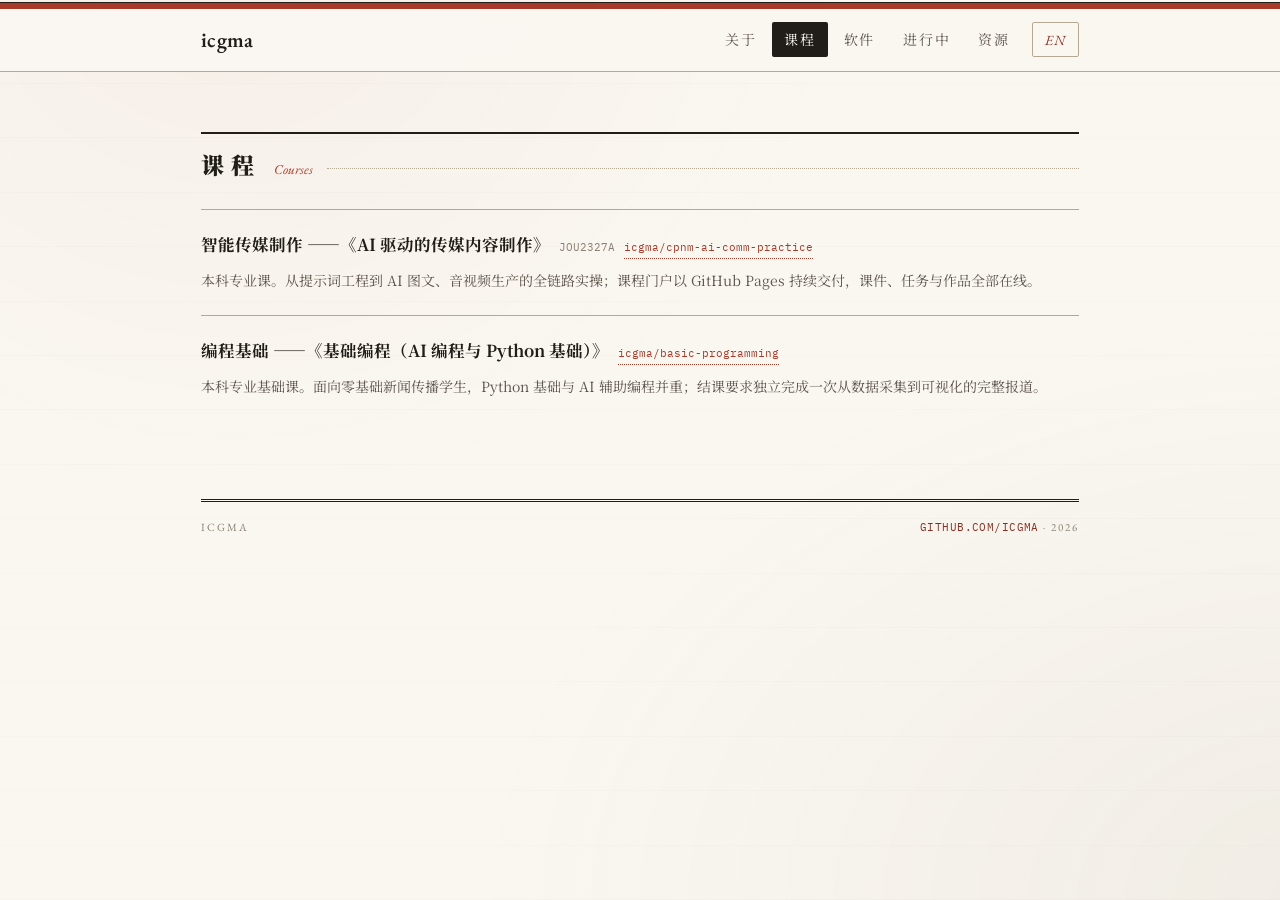
==== courses.html @ 5dcfb72a "改为多页面站点：五个独立页面 + 空闲/悬停预加载 + 共享 style.css/site.js" ====
<!DOCTYPE html>
<html lang="zh-CN" data-title-zh="课程 · icgma" data-title-en="Courses · icgma">
<head>
<meta charset="UTF-8">
<meta name="viewport" content="width=device-width, initial-scale=1.0">
<meta name="description" content="icgma 的课程 — 智能传媒制作（AI 驱动的传媒内容制作）与编程基础（AI 编程与 Python）">
<title>课程 · icgma</title>
<link rel="icon" href="data:image/svg+xml,%3Csvg xmlns='http://www.w3.org/2000/svg' viewBox='0 0 64 64'%3E%3Crect x='6' y='6' width='52' height='52' rx='6' fill='%23a83a2a'/%3E%3Ctext x='32' y='42' font-family='Georgia,serif' font-size='26' fill='%23faf7f1' text-anchor='middle' font-weight='bold'%3Eic%3C/text%3E%3C/svg%3E">
<link rel="preconnect" href="https://fonts.googleapis.com">
<link rel="preconnect" href="https://fonts.gstatic.com" crossorigin>
<link href="https://fonts.googleapis.com/css2?family=Noto+Serif+SC:wght@400;600;700;900&family=EB+Garamond:ital,wght@0,400;0,500;0,600;1,400;1,500;1,600&family=IBM+Plex+Mono:wght@400;500&display=swap" rel="stylesheet">
<link rel="stylesheet" href="assets/style.css">
</head>
<body class="zh">

<div class="topbar"></div>

<nav class="sitenav">
  <div class="inner">
    <a class="brand" href="index.html">icgma</a>
    <div class="links">
      <a href="index.html" data-page="index.html"><span class="lzh">关于</span><span class="len">About</span></a>
      <a href="courses.html" class="active" data-page="courses.html"><span class="lzh">课程</span><span class="len">Courses</span></a>
      <a href="software.html" data-page="software.html"><span class="lzh">软件</span><span class="len">Software</span></a>
      <a href="working.html" data-page="working.html"><span class="lzh">进行中</span><span class="len">Working</span></a>
      <a href="resources.html" data-page="resources.html"><span class="lzh">资源</span><span class="len">Resources</span></a>
      <button id="langBtn" type="button" title="Switch language">EN</button>
    </div>
  </div>
</nav>

<div class="wrap">

  <section class="block">
    <div class="sect-head reveal">
      <span class="zh"><span class="lzh">课程</span><span class="len">Courses</span></span>
      <span class="en"><span class="lzh">Courses</span><span class="len">课程</span></span>
    </div>
    <ul class="entry-list reveal">
      <li>
        <div class="e-head">
          <span class="e-title"><span class="lzh">智能传媒制作 ——《AI 驱动的传媒内容制作》</span><span class="len">Intelligent Media Production — AI-Driven Media Content Production</span></span>
          <span class="e-meta">JOU2327A</span>
          <a class="repo-link" href="https://github.com/icgma/cpnm-ai-comm-practice">icgma/cpnm-ai-comm-practice</a>
        </div>
        <p><span class="lzh">本科专业课。从提示词工程到 AI 图文、音视频生产的全链路实操；课程门户以 GitHub Pages 持续交付，课件、任务与作品全部在线。</span><span class="len">Undergraduate elective. A hands-on course running the full pipeline from prompt engineering to AI-generated text, audio and video; the portal ships continuously via GitHub Pages.</span></p>
      </li>
      <li>
        <div class="e-head">
          <span class="e-title"><span class="lzh">编程基础 ——《基础编程（AI 编程与 Python 基础）》</span><span class="len">Intro Programming — AI Coding &amp; Python Basics</span></span>
          <a class="repo-link" href="https://github.com/icgma/basic-programming">icgma/basic-programming</a>
        </div>
        <p><span class="lzh">本科专业基础课。面向零基础新闻传播学生，Python 基础与 AI 辅助编程并重；结课要求独立完成一次从数据采集到可视化的完整报道。</span><span class="len">Undergraduate core course. Programming for zero-background journalism students — Python fundamentals side by side with AI-assisted coding; the final requirement is one complete data story.</span></p>
      </li>
    </ul>
  </section>

  <footer class="colophon">
    <span>icgma</span>
    <span><a href="https://github.com/icgma">github.com/icgma</a> · 2026</span>
  </footer>

</div>

<script src="assets/site.js"></script>
</body>
</html>
---- assets/style.css ----
:root{
  --paper:#faf7f1;
  --paper-2:#f2ede2;
  --ink:#211d18;
  --ink-soft:#5c544a;
  --ink-faint:#8a8073;
  --hairline:#d6cdbc;
  --hairline-dark:#b3a891;
  --accent:#a83a2a;
  --accent-deep:#8c2f22;
  --serif-cn:"Noto Serif SC","Source Han Serif SC","SimSun",serif;
  --serif-en:"EB Garamond","Georgia","Times New Roman",serif;
  --mono:"IBM Plex Mono","Consolas",monospace;
}
*{margin:0;padding:0;box-sizing:border-box;}
html{scroll-behavior:smooth;}
body{
  font-family:var(--serif-cn);
  color:var(--ink);
  background:var(--paper);
  line-height:1.8;
  font-size:16px;
  overflow-x:hidden;
  animation:pagein .35s ease;
}
@keyframes pagein{from{opacity:.4;}to{opacity:1;}}
body::before{
  content:"";position:fixed;inset:0;pointer-events:none;z-index:0;
  background:
    repeating-linear-gradient(0deg, rgba(120,105,80,.022) 0 1px, transparent 1px 3.4em),
    radial-gradient(ellipse at 18% -5%, rgba(168,58,42,.045), transparent 42%),
    radial-gradient(ellipse at 105% 100%, rgba(120,105,80,.07), transparent 46%);
}
::selection{background:rgba(168,58,42,.18);}
a{color:var(--accent-deep);}
.wrap{position:relative;z-index:1;max-width:980px;margin:0 auto;padding:0 clamp(20px,4vw,56px);}

/* ============ 双语机制 ============ */
.len{display:none;}
body.en .lzh{display:none;}
body.en .len{display:inline;}

/* ============ 顶条 ============ */
.topbar{height:7px;background:var(--accent);}
.topbar::after{content:"";display:block;height:1px;background:var(--ink);margin-top:2px;}

/* ============ 导航 ============ */
.sitenav{
  position:sticky;top:0;z-index:50;
  background:rgba(250,247,241,.93);
  backdrop-filter:blur(6px);
  border-bottom:1px solid var(--hairline-dark);
}
.sitenav .inner{
  max-width:980px;margin:0 auto;padding:12px clamp(20px,4vw,56px);
  display:flex;align-items:center;gap:22px;flex-wrap:wrap;
}
.sitenav .brand{
  font-family:var(--serif-en);
  font-size:21px;font-weight:600;letter-spacing:.01em;
  text-decoration:none;color:var(--ink);
}
.sitenav .brand:hover{color:var(--accent-deep);}
.sitenav .links{margin-left:auto;display:flex;gap:4px;flex-wrap:wrap;}
.sitenav .links a{
  text-decoration:none;color:var(--ink-soft);
  font-size:14px;letter-spacing:.12em;
  padding:5px 12px;border-radius:2px;
  transition:background .16s,color .16s;
}
.sitenav .links a:hover{background:var(--ink);color:var(--paper);}
.sitenav .links a.active{background:var(--ink);color:var(--paper);}
.sitenav .links button{
  font-family:var(--serif-en);font-style:italic;
  font-size:14px;letter-spacing:.08em;cursor:pointer;
  color:var(--accent-deep);background:none;
  border:1px solid var(--hairline-dark);border-radius:2px;
  padding:3px 12px;margin-left:6px;
}
.sitenav .links button:hover{background:var(--accent);border-color:var(--accent);color:var(--paper);}

/* ============ 通用栏目 ============ */
section.block{padding:clamp(40px,5.5vw,60px) 0 6px;}
.sect-head{
  display:flex;align-items:baseline;gap:14px;
  border-top:2.5px solid var(--ink);
  padding-top:10px;margin-bottom:24px;
}
.sect-head .zh{font-size:clamp(19px,2.4vw,23px);font-weight:900;letter-spacing:.28em;}
.sect-head .en{font-family:var(--serif-en);font-style:italic;font-size:13.5px;color:var(--accent);white-space:nowrap;}
.sect-head::after{content:"";flex:1;border-bottom:1px dotted var(--hairline-dark);transform:translateY(-5px);}
.sect-note{font-size:13.5px;color:var(--ink-faint);margin:-8px 0 20px;}
.sect-note a{font-family:var(--mono);font-size:12px;text-decoration:none;border-bottom:1px dotted var(--accent);}

/* ============ 关于 ============ */
.about-grid{display:grid;grid-template-columns:1.5fr 1fr;gap:46px;}
.about-grid .bio p{font-size:15px;color:var(--ink-soft);text-align:justify;}
.about-grid .bio p + p{margin-top:10px;}
.about-grid .bio b{color:var(--ink);font-weight:600;}
.vita-line{margin-top:18px;font-family:var(--serif-en);font-style:italic;font-size:14.5px;}
.vita-line a{text-decoration:none;border-bottom:1px dotted var(--accent);}
.vita-line a:hover{border-bottom-style:solid;}
.side-box{margin-bottom:26px;}
.side-box:last-child{margin-bottom:0;}
.side-box h3{
  font-size:13.5px;font-weight:900;letter-spacing:.26em;
  border-bottom:1.5px solid var(--ink);padding-bottom:6px;margin-bottom:12px;
  display:flex;justify-content:space-between;align-items:baseline;
}
.side-box h3 .en{font-family:var(--serif-en);font-style:italic;font-weight:400;font-size:11px;color:var(--accent);letter-spacing:.05em;}
.interest{font-size:14px;color:var(--ink-soft);margin-bottom:7px;padding-left:14px;position:relative;}
.interest::before{content:"·";position:absolute;left:2px;color:var(--accent);font-weight:900;}
.edu-item{margin-bottom:12px;}
.edu-item .school{font-size:15px;font-weight:700;}
.edu-item .deg{font-size:12.5px;color:var(--ink-soft);margin-top:2px;}

/* ============ 列表条目 ============ */
.entry-list{list-style:none;}
.entry-list > li{
  border-top:1px solid var(--hairline-dark);
  padding:20px 0 22px;position:relative;
}
.entry-list > li::before{
  content:"";position:absolute;top:-1px;left:0;width:0;height:1px;
  background:var(--accent);transition:width .5s cubic-bezier(.2,.7,.2,1);
}
.entry-list > li:hover::before{width:100%;}
.entry-list .e-head{display:flex;align-items:baseline;flex-wrap:wrap;gap:9px;}
.entry-list .e-title{font-size:16.5px;font-weight:700;}
.entry-list .e-title a{text-decoration:none;color:inherit;border-bottom:2px solid transparent;transition:border-color .16s;}
.entry-list .e-title a:hover{border-bottom-color:var(--accent);}
.entry-list .e-meta{font-family:var(--mono);font-size:11px;color:var(--ink-faint);}
.entry-list .role{
  display:inline-block;font-size:11px;color:var(--ink-faint);
  border:1px solid var(--hairline-dark);border-radius:2px;padding:0 8px;letter-spacing:.1em;line-height:1.8;
}
.entry-list .repo-link{font-family:var(--mono);font-size:11px;text-decoration:none;color:var(--accent);border-bottom:1px dotted var(--accent);}
.entry-list .repo-link:hover{border-bottom-style:solid;}
.entry-list p{font-size:14px;color:var(--ink-soft);text-align:justify;margin-top:8px;}
.entry-list .stack{font-family:var(--mono);font-size:10.5px;color:var(--ink-faint);margin-top:9px;}
.entry-list .stack i{font-style:normal;color:var(--hairline-dark);margin:0 5px;}

/* ============ 工具网格 ============ */
.tools{
  display:grid;grid-template-columns:repeat(3,1fr);
  border-top:1px solid var(--hairline-dark);
  border-left:1px solid var(--hairline);
}
.tool{
  display:block;text-decoration:none;color:inherit;
  border-right:1px solid var(--hairline);
  border-bottom:1px solid var(--hairline);
  padding:17px 20px 15px;transition:background .16s;
}
.tool:hover{background:rgba(168,58,42,.05);}
.tool .t-name{font-family:var(--mono);font-size:13px;font-weight:500;display:flex;align-items:center;gap:8px;}
.tool .t-name .go{margin-left:auto;font-family:var(--serif-en);color:var(--accent);opacity:0;transform:translate(-5px,2px);transition:all .2s;}
.tool:hover .t-name .go{opacity:1;transform:translate(0,2px);}
.tool .t-desc{font-size:12px;color:var(--ink-soft);margin-top:6px;line-height:1.65;}
.tool .t-src{font-family:var(--serif-en);font-style:italic;font-size:10px;color:var(--ink-faint);margin-top:7px;}
.demo-list{list-style:none;margin-top:26px;}
.demo-list li{position:relative;padding-left:16px;font-size:13.5px;color:var(--ink-soft);margin-bottom:7px;}
.demo-list li::before{content:"—";position:absolute;left:0;color:var(--accent);font-family:var(--serif-en);}
.demo-list a{text-decoration:none;border-bottom:1px dotted var(--accent);}
.demo-list a:hover{border-bottom-style:solid;}
.demo-list .d-desc{color:var(--ink-faint);font-size:12px;}

/* ============ 页脚 ============ */
.colophon{
  margin-top:clamp(48px,6vw,72px);
  border-top:3px double var(--ink);
  padding:16px 0 42px;
  display:flex;justify-content:space-between;flex-wrap:wrap;gap:8px;
  font-family:var(--serif-en);font-size:11px;letter-spacing:.18em;text-transform:uppercase;color:var(--ink-faint);
}
.colophon a{color:var(--accent-deep);text-decoration:none;font-family:var(--mono);letter-spacing:.04em;}
.colophon a:hover{border-bottom:1px dotted var(--accent);}

/* ============ 入场 ============ */
.reveal{opacity:0;transform:translateY(18px);transition:opacity .7s ease,transform .7s cubic-bezier(.2,.7,.2,1);}
.reveal.in{opacity:1;transform:none;}
@media (prefers-reduced-motion:reduce){
  body{animation:none;}
  .reveal{opacity:1;transform:none;transition:none;}
}

/* ============ 响应式 ============ */
@media (max-width:820px){
  .about-grid{grid-template-columns:1fr;gap:30px;}
  .tools{grid-template-columns:1fr 1fr;}
}
@media (max-width:600px){
  .tools{grid-template-columns:1fr;}
  .sitenav .links{margin-left:0;}
  .sitenav .links a{padding:5px 8px;font-size:13px;letter-spacing:.05em;}
}
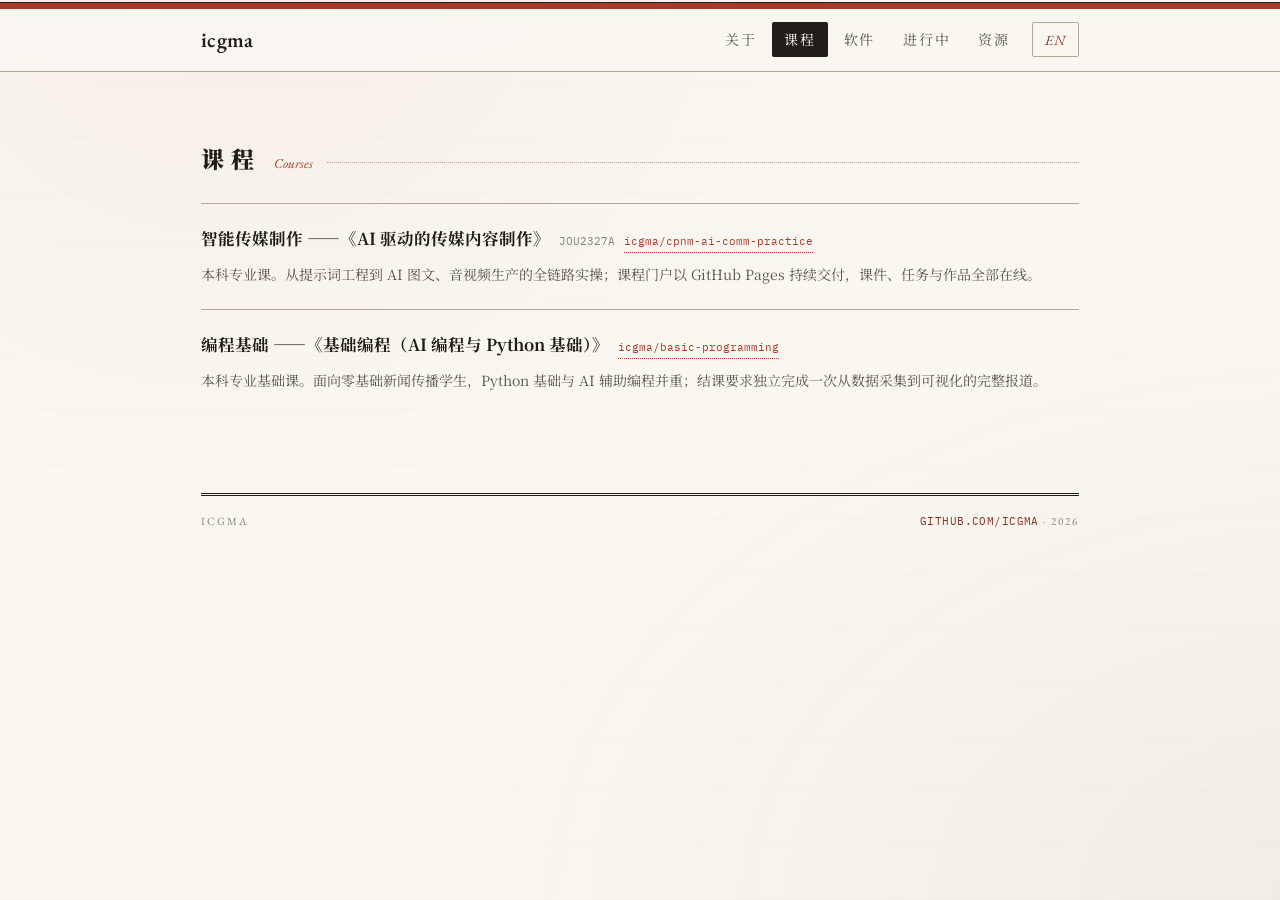
==== commit 699a5c05: "favicon 换为纸底衬线 i. 字标（朱红句点）" ====
--- a/courses.html
+++ b/courses.html
@@ -5,7 +5,7 @@
 <meta name="viewport" content="width=device-width, initial-scale=1.0">
 <meta name="description" content="icgma 的课程 — 智能传媒制作（AI 驱动的传媒内容制作）与编程基础（AI 编程与 Python）">
 <title>课程 · icgma</title>
-<link rel="icon" href="data:image/svg+xml,%3Csvg xmlns='http://www.w3.org/2000/svg' viewBox='0 0 64 64'%3E%3Crect x='6' y='6' width='52' height='52' rx='6' fill='%23a83a2a'/%3E%3Ctext x='32' y='42' font-family='Georgia,serif' font-size='26' fill='%23faf7f1' text-anchor='middle' font-weight='bold'%3Eic%3C/text%3E%3C/svg%3E">
+<link rel="icon" href="data:image/svg+xml,%3Csvg xmlns='http://www.w3.org/2000/svg' viewBox='0 0 64 64'%3E%3Crect width='64' height='64' rx='13' fill='%23faf7f1'/%3E%3Crect x='1.5' y='1.5' width='61' height='61' rx='12' fill='none' stroke='%23b3a891' stroke-width='1.5'/%3E%3Ctext x='25' y='47' font-family='Georgia,serif' font-size='47' fill='%23211d18' text-anchor='middle'%3Ei%3C/text%3E%3Ccircle cx='44' cy='42' r='6' fill='%23a83a2a'/%3E%3C/svg%3E">
 <link rel="preconnect" href="https://fonts.googleapis.com">
 <link rel="preconnect" href="https://fonts.gstatic.com" crossorigin>
 <link href="https://fonts.googleapis.com/css2?family=Noto+Serif+SC:wght@400;600;700;900&family=EB+Garamond:ital,wght@0,400;0,500;0,600;1,400;1,500;1,600&family=IBM+Plex+Mono:wght@400;500&display=swap" rel="stylesheet">
--- a/assets/style.css
+++ b/assets/style.css
@@ -83,8 +83,7 @@
 section.block{padding:clamp(40px,5.5vw,60px) 0 6px;}
 .sect-head{
   display:flex;align-items:baseline;gap:14px;
-  border-top:2.5px solid var(--ink);
-  padding-top:10px;margin-bottom:24px;
+  padding-top:6px;margin-bottom:24px;
 }
 .sect-head .zh{font-size:clamp(19px,2.4vw,23px);font-weight:900;letter-spacing:.28em;}
 .sect-head .en{font-family:var(--serif-en);font-style:italic;font-size:13.5px;color:var(--accent);white-space:nowrap;}
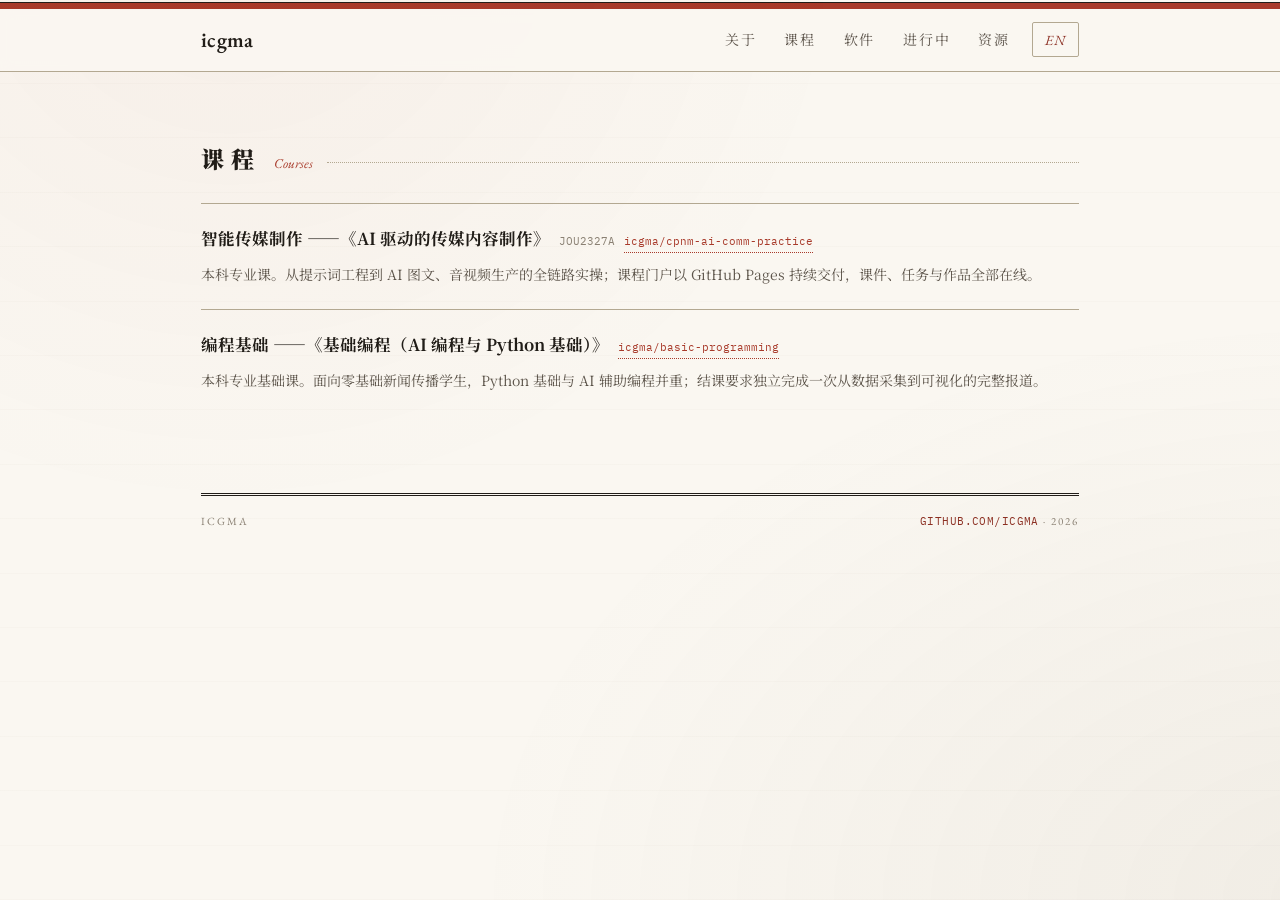
==== commit bc281b0c: "导航栏去掉当前页高亮，五页外观完全一致" ====
--- a/courses.html
+++ b/courses.html
@@ -20,7 +20,7 @@
     <a class="brand" href="index.html">icgma</a>
     <div class="links">
       <a href="index.html" data-page="index.html"><span class="lzh">关于</span><span class="len">About</span></a>
-      <a href="courses.html" class="active" data-page="courses.html"><span class="lzh">课程</span><span class="len">Courses</span></a>
+      <a href="courses.html" data-page="courses.html"><span class="lzh">课程</span><span class="len">Courses</span></a>
       <a href="software.html" data-page="software.html"><span class="lzh">软件</span><span class="len">Software</span></a>
       <a href="working.html" data-page="working.html"><span class="lzh">进行中</span><span class="len">Working</span></a>
       <a href="resources.html" data-page="resources.html"><span class="lzh">资源</span><span class="len">Resources</span></a>
--- a/assets/style.css
+++ b/assets/style.css
@@ -69,7 +69,6 @@
   transition:background .16s,color .16s;
 }
 .sitenav .links a:hover{background:var(--ink);color:var(--paper);}
-.sitenav .links a.active{background:var(--ink);color:var(--paper);}
 .sitenav .links button{
   font-family:var(--serif-en);font-style:italic;
   font-size:14px;letter-spacing:.08em;cursor:pointer;
@@ -135,6 +134,13 @@
 }
 .entry-list .repo-link{font-family:var(--mono);font-size:11px;text-decoration:none;color:var(--accent);border-bottom:1px dotted var(--accent);}
 .entry-list .repo-link:hover{border-bottom-style:solid;}
+.entry-list .live-chip{
+  display:inline-block;font-size:11px;font-weight:600;
+  color:var(--paper);background:var(--accent);
+  border-radius:2px;padding:1px 9px;letter-spacing:.1em;line-height:1.8;
+  text-decoration:none;transition:background .16s;
+}
+.entry-list .live-chip:hover{background:var(--accent-deep);}
 .entry-list p{font-size:14px;color:var(--ink-soft);text-align:justify;margin-top:8px;}
 .entry-list .stack{font-family:var(--mono);font-size:10.5px;color:var(--ink-faint);margin-top:9px;}
 .entry-list .stack i{font-style:normal;color:var(--hairline-dark);margin:0 5px;}
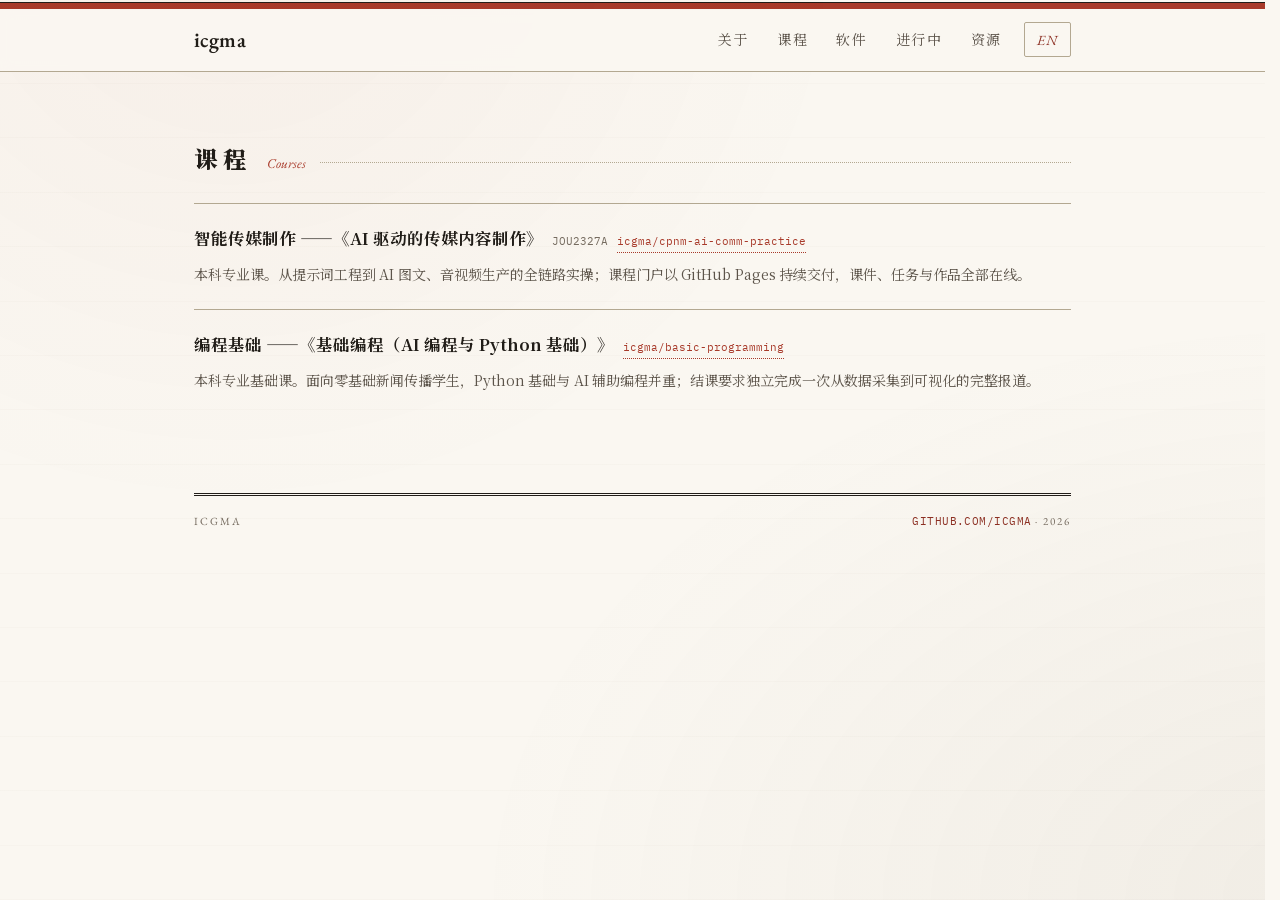
==== commit e509fa95: "perf: 中文改用自托管子集，字体请求数 18 → 1 - 按站点实际用字（426 字）裁剪 Noto Serif SC 可变字体，保留 200–900 字重轴   assets/fonts/not" ====
--- a/courses.html
+++ b/courses.html
@@ -8,7 +8,7 @@
 <link rel="icon" href="data:image/svg+xml,%3Csvg xmlns='http://www.w3.org/2000/svg' viewBox='0 0 64 64'%3E%3Crect width='64' height='64' rx='13' fill='%23faf7f1'/%3E%3Crect x='1.5' y='1.5' width='61' height='61' rx='12' fill='none' stroke='%23b3a891' stroke-width='1.5'/%3E%3Ctext x='25' y='47' font-family='Georgia,serif' font-size='47' fill='%23211d18' text-anchor='middle'%3Ei%3C/text%3E%3Ccircle cx='44' cy='42' r='6' fill='%23a83a2a'/%3E%3C/svg%3E">
 <link rel="preconnect" href="https://fonts.googleapis.com">
 <link rel="preconnect" href="https://fonts.gstatic.com" crossorigin>
-<link href="https://fonts.googleapis.com/css2?family=Noto+Serif+SC:wght@400;600;700;900&family=EB+Garamond:ital,wght@0,400;0,500;0,600;1,400;1,500;1,600&family=IBM+Plex+Mono:wght@400;500&display=swap" rel="stylesheet">
+<link href="https://fonts.googleapis.com/css2?family=EB+Garamond:ital,wght@0,400;0,500;0,600;1,400;1,500;1,600&family=IBM+Plex+Mono:wght@400;500&display=swap" rel="stylesheet">
 <link rel="stylesheet" href="assets/style.css">
 </head>
 <body class="zh">
--- a/assets/style.css
+++ b/assets/style.css
@@ -1,9 +1,18 @@
+/* 自托管中文子集：仅含本站实际用字 426 个，字重轴 200–900 可变。
+   站点文案改动后需重跑 tools/build-cjk-subset.py，否则新字回退到系统字体。 */
+@font-face{
+  font-family:"Noto Serif SC";
+  src:url("fonts/noto-serif-sc-subset.woff2") format("woff2-variations");
+  font-weight:200 900;
+  font-style:normal;
+  font-display:swap;
+}
+
 :root{
   --paper:#faf7f1;
-  --paper-2:#f2ede2;
   --ink:#211d18;
   --ink-soft:#5c544a;
-  --ink-faint:#8a8073;
+  --ink-faint:#756b5f;
   --hairline:#d6cdbc;
   --hairline-dark:#b3a891;
   --accent:#a83a2a;
@@ -13,7 +22,7 @@
   --mono:"IBM Plex Mono","Consolas",monospace;
 }
 *{margin:0;padding:0;box-sizing:border-box;}
-html{scroll-behavior:smooth;}
+html{scroll-behavior:smooth;overflow-y:scroll;scrollbar-gutter:stable;}
 body{
   font-family:var(--serif-cn);
   color:var(--ink);
@@ -95,9 +104,6 @@
 .about-grid .bio p{font-size:15px;color:var(--ink-soft);text-align:justify;}
 .about-grid .bio p + p{margin-top:10px;}
 .about-grid .bio b{color:var(--ink);font-weight:600;}
-.vita-line{margin-top:18px;font-family:var(--serif-en);font-style:italic;font-size:14.5px;}
-.vita-line a{text-decoration:none;border-bottom:1px dotted var(--accent);}
-.vita-line a:hover{border-bottom-style:solid;}
 .side-box{margin-bottom:26px;}
 .side-box:last-child{margin-bottom:0;}
 .side-box h3{
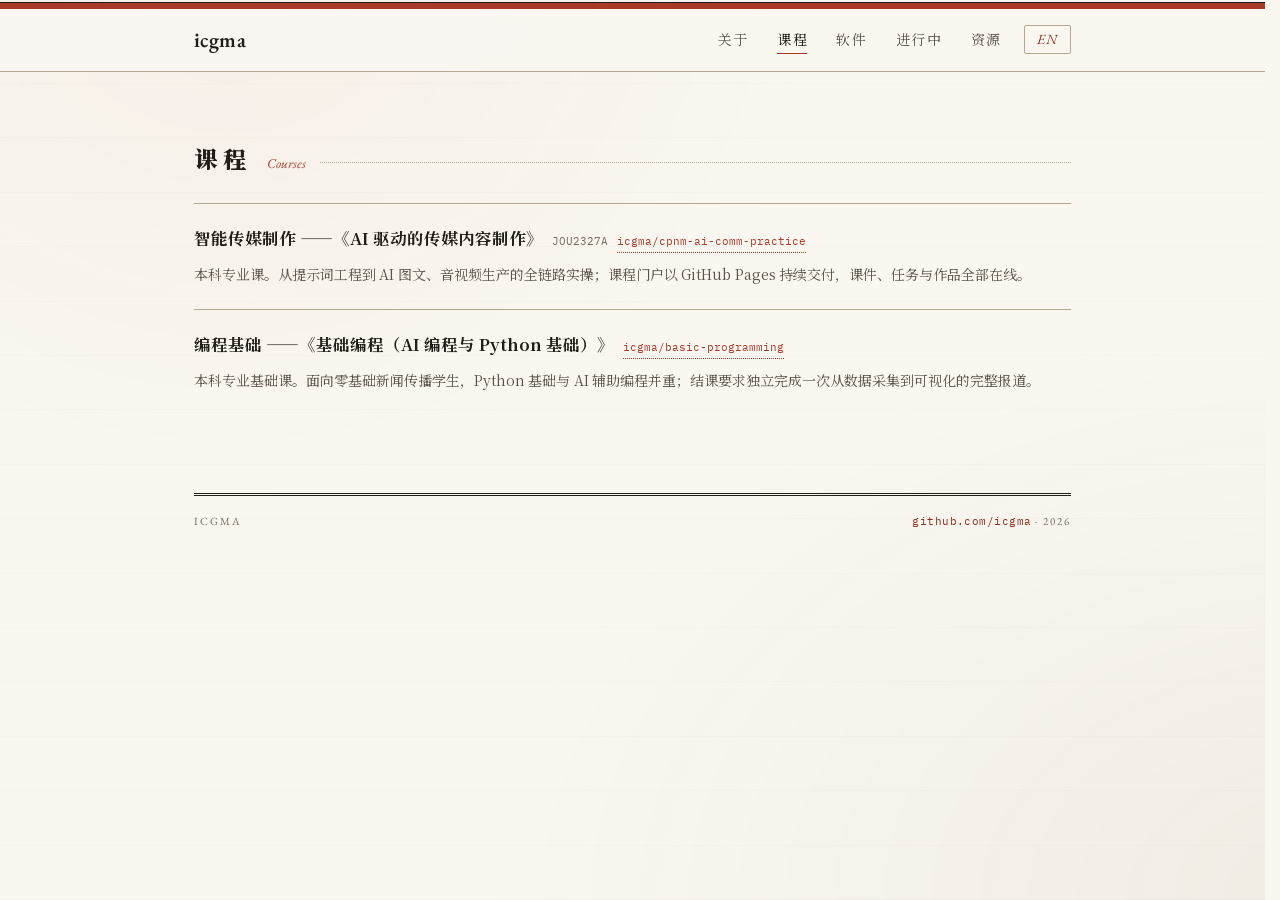
==== commit 81eee3b8: "perf(ui): 拉丁与等宽字体全自托管，重构中英分治排版并消除切页闪屏 - 裁剪并自托管 EB Garamond（正/斜可变）与 IBM Plex Mono（400/500），彻底移除 Googl" ====
--- a/courses.html
+++ b/courses.html
@@ -4,14 +4,18 @@
 <meta charset="UTF-8">
 <meta name="viewport" content="width=device-width, initial-scale=1.0">
 <meta name="description" content="icgma 的课程 — 智能传媒制作（AI 驱动的传媒内容制作）与编程基础（AI 编程与 Python）">
+<meta property="og:type" content="website">
+<meta property="og:title" content="课程 · icgma">
+<meta property="og:description" content="智能传媒制作（JOU2327A）与基础编程（AI 编程与 Python 基础）">
+<meta property="og:url" content="https://icgma.github.io/courses.html">
+<link rel="canonical" href="https://icgma.github.io/courses.html">
 <title>课程 · icgma</title>
 <link rel="icon" href="data:image/svg+xml,%3Csvg xmlns='http://www.w3.org/2000/svg' viewBox='0 0 64 64'%3E%3Crect width='64' height='64' rx='13' fill='%23faf7f1'/%3E%3Crect x='1.5' y='1.5' width='61' height='61' rx='12' fill='none' stroke='%23b3a891' stroke-width='1.5'/%3E%3Ctext x='25' y='47' font-family='Georgia,serif' font-size='47' fill='%23211d18' text-anchor='middle'%3Ei%3C/text%3E%3Ccircle cx='44' cy='42' r='6' fill='%23a83a2a'/%3E%3C/svg%3E">
-<link rel="preconnect" href="https://fonts.googleapis.com">
-<link rel="preconnect" href="https://fonts.gstatic.com" crossorigin>
-<link href="https://fonts.googleapis.com/css2?family=EB+Garamond:ital,wght@0,400;0,500;0,600;1,400;1,500;1,600&family=IBM+Plex+Mono:wght@400;500&display=swap" rel="stylesheet">
+<link rel="preload" href="assets/fonts/noto-serif-sc-subset.woff2" as="font" type="font/woff2" crossorigin>
+<script>(function(){try{if(localStorage.getItem('icgma-lang')==='en'){var d=document.documentElement;d.classList.add('en');d.lang='en';var t=d.getAttribute('data-title-en');if(t)document.title=t;}}catch(e){}})();</script>
 <link rel="stylesheet" href="assets/style.css">
 </head>
-<body class="zh">
+<body>
 
 <div class="topbar"></div>
 
@@ -20,11 +24,11 @@
     <a class="brand" href="index.html">icgma</a>
     <div class="links">
       <a href="index.html" data-page="index.html"><span class="lzh">关于</span><span class="len">About</span></a>
-      <a href="courses.html" data-page="courses.html"><span class="lzh">课程</span><span class="len">Courses</span></a>
+      <a href="courses.html" data-page="courses.html" aria-current="page"><span class="lzh">课程</span><span class="len">Courses</span></a>
       <a href="software.html" data-page="software.html"><span class="lzh">软件</span><span class="len">Software</span></a>
       <a href="working.html" data-page="working.html"><span class="lzh">进行中</span><span class="len">Working</span></a>
       <a href="resources.html" data-page="resources.html"><span class="lzh">资源</span><span class="len">Resources</span></a>
-      <button id="langBtn" type="button" title="Switch language">EN</button>
+      <button id="langBtn" type="button" title="Switch to English" aria-label="Switch to English"><span class="lzh">EN</span><span class="len">中文</span></button>
     </div>
   </div>
 </nav>
--- a/assets/style.css
+++ b/assets/style.css
@@ -1,9 +1,40 @@
-/* 自托管中文子集：仅含本站实际用字 426 个，字重轴 200–900 可变。
-   站点文案改动后需重跑 tools/build-cjk-subset.py，否则新字回退到系统字体。 */
+/* 自托管字体：
+   - 中文：Noto Serif SC 按站点实际用字裁剪（字重 200–900 可变）；
+   - 拉丁：EB Garamond 正/斜可变字重（400–800）拉丁与学术符号子集；
+   - 等宽：IBM Plex Mono（400 / 500）拉丁子集。
+   全站零外部字体请求。修改任何可见中文文案后需重跑：python tools/build-cjk-subset.py */
 @font-face{
   font-family:"Noto Serif SC";
-  src:url("fonts/noto-serif-sc-subset.woff2") format("woff2-variations");
+  src:url("fonts/noto-serif-sc-subset.woff2") format("woff2");
   font-weight:200 900;
+  font-style:normal;
+  font-display:swap;
+}
+@font-face{
+  font-family:"EB Garamond";
+  src:url("fonts/eb-garamond-latin.woff2") format("woff2");
+  font-weight:400 800;
+  font-style:normal;
+  font-display:swap;
+}
+@font-face{
+  font-family:"EB Garamond";
+  src:url("fonts/eb-garamond-italic-latin.woff2") format("woff2");
+  font-weight:400 800;
+  font-style:italic;
+  font-display:swap;
+}
+@font-face{
+  font-family:"IBM Plex Mono";
+  src:url("fonts/ibm-plex-mono-400-latin.woff2") format("woff2");
+  font-weight:400;
+  font-style:normal;
+  font-display:swap;
+}
+@font-face{
+  font-family:"IBM Plex Mono";
+  src:url("fonts/ibm-plex-mono-500-latin.woff2") format("woff2");
+  font-weight:500;
   font-style:normal;
   font-display:swap;
 }
@@ -18,7 +49,7 @@
   --accent:#a83a2a;
   --accent-deep:#8c2f22;
   --serif-cn:"Noto Serif SC","Source Han Serif SC","SimSun",serif;
-  --serif-en:"EB Garamond","Georgia","Times New Roman",serif;
+  --serif-en:"EB Garamond","Noto Serif SC","Georgia","Times New Roman",serif;
   --mono:"IBM Plex Mono","Consolas",monospace;
 }
 *{margin:0;padding:0;box-sizing:border-box;}
@@ -32,6 +63,11 @@
   overflow-x:hidden;
   animation:pagein .35s ease;
 }
+html.en body{
+  font-family:var(--serif-en);
+  font-size:17px;
+  line-height:1.72;
+}
 @keyframes pagein{from{opacity:.4;}to{opacity:1;}}
 body::before{
   content:"";position:fixed;inset:0;pointer-events:none;z-index:0;
@@ -42,12 +78,14 @@
 }
 ::selection{background:rgba(168,58,42,.18);}
 a{color:var(--accent-deep);}
+a:focus-visible,button:focus-visible{outline:1.5px solid var(--accent);outline-offset:2px;}
 .wrap{position:relative;z-index:1;max-width:980px;margin:0 auto;padding:0 clamp(20px,4vw,56px);}
 
 /* ============ 双语机制 ============ */
 .len{display:none;}
-body.en .lzh{display:none;}
-body.en .len{display:inline;}
+html.en .lzh{display:none;}
+html.en .len{display:inline;}
+.upright{font-family:var(--serif-cn);font-style:normal;font-size:12px;letter-spacing:.08em;}
 
 /* ============ 顶条 ============ */
 .topbar{height:7px;background:var(--accent);}
@@ -70,20 +108,36 @@
   text-decoration:none;color:var(--ink);
 }
 .sitenav .brand:hover{color:var(--accent-deep);}
-.sitenav .links{margin-left:auto;display:flex;gap:4px;flex-wrap:wrap;}
+.sitenav .links{margin-left:auto;display:flex;gap:4px;flex-wrap:wrap;align-items:center;}
 .sitenav .links a{
   text-decoration:none;color:var(--ink-soft);
   font-size:14px;letter-spacing:.12em;
   padding:5px 12px;border-radius:2px;
+  position:relative;
   transition:background .16s,color .16s;
 }
+html.en .sitenav .links a{font-size:15.5px;letter-spacing:.03em;}
+.sitenav .links a[aria-current="page"]{color:var(--ink);}
+.sitenav .links a[aria-current="page"]::after{
+  content:"";position:absolute;
+  left:12px;right:calc(12px + .12em);bottom:3px;
+  height:1.5px;background:var(--accent);
+  transition:opacity .16s;
+}
+html.en .sitenav .links a[aria-current="page"]::after{right:calc(12px + .03em);}
 .sitenav .links a:hover{background:var(--ink);color:var(--paper);}
+.sitenav .links a[aria-current="page"]:hover::after{opacity:0;}
 .sitenav .links button{
   font-family:var(--serif-en);font-style:italic;
   font-size:14px;letter-spacing:.08em;cursor:pointer;
   color:var(--accent-deep);background:none;
   border:1px solid var(--hairline-dark);border-radius:2px;
-  padding:3px 12px;margin-left:6px;
+  padding:3px 12px;margin-left:6px;line-height:1.5;
+  transition:background .16s,border-color .16s,color .16s;
+}
+html.en .sitenav .links button{
+  font-family:var(--serif-cn);font-style:normal;
+  font-size:12.5px;letter-spacing:.1em;
 }
 .sitenav .links button:hover{background:var(--accent);border-color:var(--accent);color:var(--paper);}
 
@@ -95,14 +149,19 @@
 }
 .sect-head .zh{font-size:clamp(19px,2.4vw,23px);font-weight:900;letter-spacing:.28em;}
 .sect-head .en{font-family:var(--serif-en);font-style:italic;font-size:13.5px;color:var(--accent);white-space:nowrap;}
+html.en .sect-head .zh{font-family:var(--serif-en);font-size:clamp(22px,2.7vw,27px);font-weight:600;letter-spacing:.03em;}
+html.en .sect-head .en{font-family:var(--serif-cn);font-style:normal;font-size:12.5px;letter-spacing:.12em;}
 .sect-head::after{content:"";flex:1;border-bottom:1px dotted var(--hairline-dark);transform:translateY(-5px);}
 .sect-note{font-size:13.5px;color:var(--ink-faint);margin:-8px 0 20px;}
+html.en .sect-note{font-size:15px;}
 .sect-note a{font-family:var(--mono);font-size:12px;text-decoration:none;border-bottom:1px dotted var(--accent);}
 
 /* ============ 关于 ============ */
 .about-grid{display:grid;grid-template-columns:1.5fr 1fr;gap:46px;}
 .about-grid .bio p{font-size:15px;color:var(--ink-soft);text-align:justify;}
+html.en .about-grid .bio p{font-size:17px;line-height:1.72;-webkit-hyphens:auto;hyphens:auto;}
 .about-grid .bio p + p{margin-top:10px;}
+html.en .about-grid .bio p + p{margin-top:12px;}
 .about-grid .bio b{color:var(--ink);font-weight:600;}
 .side-box{margin-bottom:26px;}
 .side-box:last-child{margin-bottom:0;}
@@ -112,11 +171,16 @@
   display:flex;justify-content:space-between;align-items:baseline;
 }
 .side-box h3 .en{font-family:var(--serif-en);font-style:italic;font-weight:400;font-size:11px;color:var(--accent);letter-spacing:.05em;}
+html.en .side-box h3{font-size:15px;font-weight:600;letter-spacing:.05em;}
+html.en .side-box h3 .en{font-family:var(--serif-cn);font-style:normal;font-size:11.5px;letter-spacing:.1em;}
 .interest{font-size:14px;color:var(--ink-soft);margin-bottom:7px;padding-left:14px;position:relative;}
+html.en .interest{font-size:15.5px;}
 .interest::before{content:"·";position:absolute;left:2px;color:var(--accent);font-weight:900;}
 .edu-item{margin-bottom:12px;}
 .edu-item .school{font-size:15px;font-weight:700;}
+html.en .edu-item .school{font-size:16.5px;font-weight:600;}
 .edu-item .deg{font-size:12.5px;color:var(--ink-soft);margin-top:2px;}
+html.en .edu-item .deg{font-size:14px;}
 
 /* ============ 列表条目 ============ */
 .entry-list{list-style:none;}
@@ -131,6 +195,7 @@
 .entry-list > li:hover::before{width:100%;}
 .entry-list .e-head{display:flex;align-items:baseline;flex-wrap:wrap;gap:9px;}
 .entry-list .e-title{font-size:16.5px;font-weight:700;}
+html.en .entry-list .e-title{font-size:18.5px;font-weight:600;}
 .entry-list .e-title a{text-decoration:none;color:inherit;border-bottom:2px solid transparent;transition:border-color .16s;}
 .entry-list .e-title a:hover{border-bottom-color:var(--accent);}
 .entry-list .e-meta{font-family:var(--mono);font-size:11px;color:var(--ink-faint);}
@@ -138,6 +203,7 @@
   display:inline-block;font-size:11px;color:var(--ink-faint);
   border:1px solid var(--hairline-dark);border-radius:2px;padding:0 8px;letter-spacing:.1em;line-height:1.8;
 }
+html.en .entry-list .role{font-size:12px;letter-spacing:.03em;}
 .entry-list .repo-link{font-family:var(--mono);font-size:11px;text-decoration:none;color:var(--accent);border-bottom:1px dotted var(--accent);}
 .entry-list .repo-link:hover{border-bottom-style:solid;}
 .entry-list .live-chip{
@@ -146,8 +212,10 @@
   border-radius:2px;padding:1px 9px;letter-spacing:.1em;line-height:1.8;
   text-decoration:none;transition:background .16s;
 }
+html.en .entry-list .live-chip{font-size:12px;letter-spacing:.04em;}
 .entry-list .live-chip:hover{background:var(--accent-deep);}
 .entry-list p{font-size:14px;color:var(--ink-soft);text-align:justify;margin-top:8px;}
+html.en .entry-list p{font-size:16px;line-height:1.68;-webkit-hyphens:auto;hyphens:auto;}
 .entry-list .stack{font-family:var(--mono);font-size:10.5px;color:var(--ink-faint);margin-top:9px;}
 .entry-list .stack i{font-style:normal;color:var(--hairline-dark);margin:0 5px;}
 
@@ -168,13 +236,29 @@
 .tool .t-name .go{margin-left:auto;font-family:var(--serif-en);color:var(--accent);opacity:0;transform:translate(-5px,2px);transition:all .2s;}
 .tool:hover .t-name .go{opacity:1;transform:translate(0,2px);}
 .tool .t-desc{font-size:12px;color:var(--ink-soft);margin-top:6px;line-height:1.65;}
+html.en .tool .t-desc{font-size:13.5px;line-height:1.55;}
 .tool .t-src{font-family:var(--serif-en);font-style:italic;font-size:10px;color:var(--ink-faint);margin-top:7px;}
+html.en .tool .t-src{font-size:11.5px;}
 .demo-list{list-style:none;margin-top:26px;}
 .demo-list li{position:relative;padding-left:16px;font-size:13.5px;color:var(--ink-soft);margin-bottom:7px;}
+html.en .demo-list li{font-size:15.5px;}
 .demo-list li::before{content:"—";position:absolute;left:0;color:var(--accent);font-family:var(--serif-en);}
 .demo-list a{text-decoration:none;border-bottom:1px dotted var(--accent);}
 .demo-list a:hover{border-bottom-style:solid;}
 .demo-list .d-desc{color:var(--ink-faint);font-size:12px;}
+html.en .demo-list .d-desc{font-size:14px;}
+
+/* ============ 404 ============ */
+.notfound{padding:6px 0 18px;max-width:560px;}
+.notfound p{font-size:15px;color:var(--ink-soft);}
+html.en .notfound p{font-size:17px;}
+.notfound .back-home{
+  display:inline-block;margin-top:18px;
+  font-size:14px;text-decoration:none;color:var(--accent-deep);
+  border-bottom:1px dotted var(--accent);
+}
+html.en .notfound .back-home{font-size:16px;}
+.notfound .back-home:hover{border-bottom-style:solid;}
 
 /* ============ 页脚 ============ */
 .colophon{
@@ -184,7 +268,7 @@
   display:flex;justify-content:space-between;flex-wrap:wrap;gap:8px;
   font-family:var(--serif-en);font-size:11px;letter-spacing:.18em;text-transform:uppercase;color:var(--ink-faint);
 }
-.colophon a{color:var(--accent-deep);text-decoration:none;font-family:var(--mono);letter-spacing:.04em;}
+.colophon a{color:var(--accent-deep);text-decoration:none;font-family:var(--mono);letter-spacing:.04em;text-transform:none;}
 .colophon a:hover{border-bottom:1px dotted var(--accent);}
 
 /* ============ 入场 ============ */
@@ -204,4 +288,7 @@
   .tools{grid-template-columns:1fr;}
   .sitenav .links{margin-left:0;}
   .sitenav .links a{padding:5px 8px;font-size:13px;letter-spacing:.05em;}
-}
+  html.en .sitenav .links a{font-size:14px;letter-spacing:.02em;}
+  .sitenav .links a[aria-current="page"]::after{left:8px;right:calc(8px + .05em);}
+  html.en .sitenav .links a[aria-current="page"]::after{right:calc(8px + .02em);}
+}
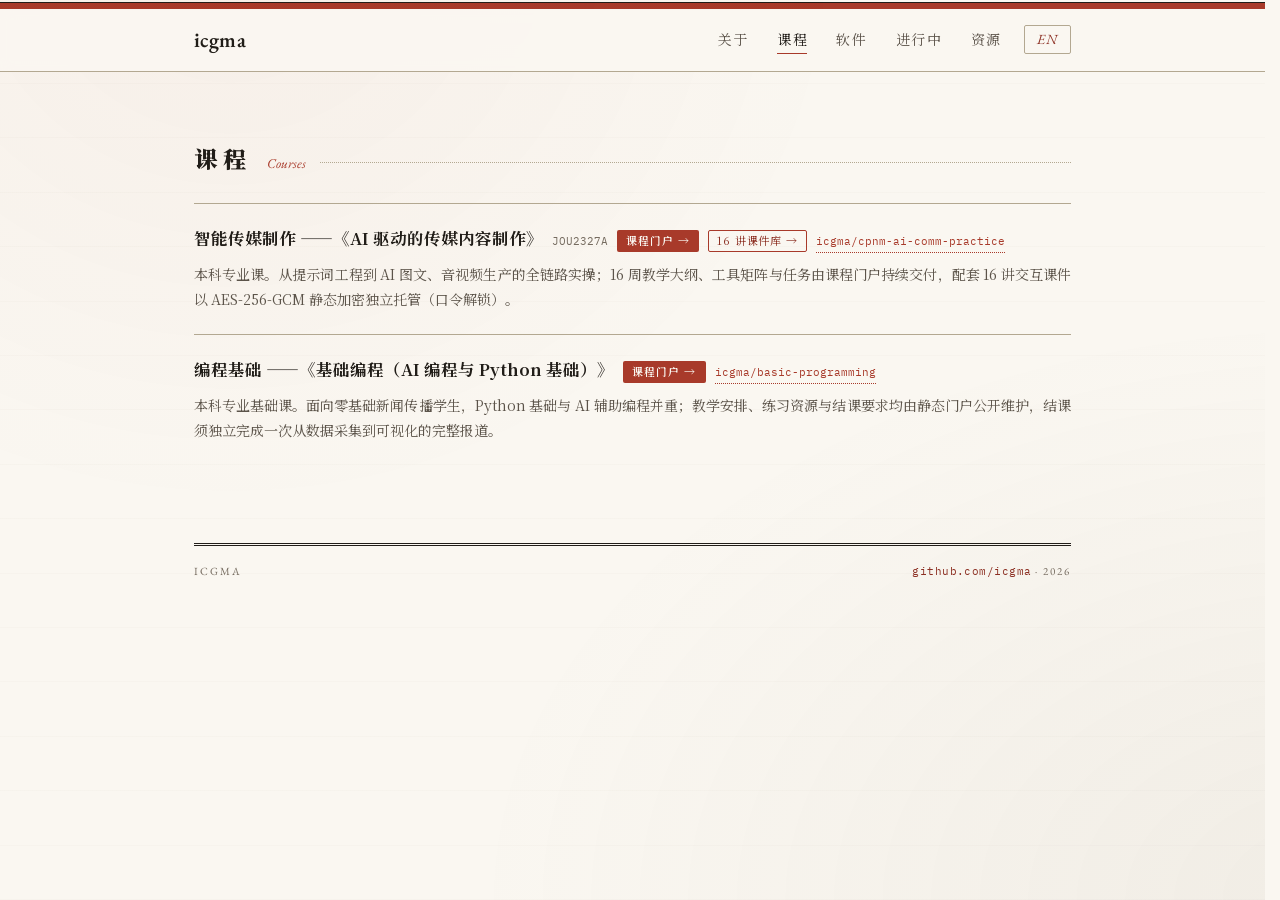
==== commit cc44e1ec: "content: 补入在线课程门户、academic-report-docx 及专题资源站 - 课程页：智能传媒制作与编程基础标题及徽章直达在线门户，附 16 讲加密课件库入口 - 软件页：新增 ac" ====
--- a/courses.html
+++ b/courses.html
@@ -3,10 +3,10 @@
 <head>
 <meta charset="UTF-8">
 <meta name="viewport" content="width=device-width, initial-scale=1.0">
-<meta name="description" content="icgma 的课程 — 智能传媒制作（AI 驱动的传媒内容制作）与编程基础（AI 编程与 Python）">
+<meta name="description" content="icgma 的课程 — 智能传媒制作（课程门户与 16 讲课件库）与编程基础（AI 编程与 Python 基础）">
 <meta property="og:type" content="website">
 <meta property="og:title" content="课程 · icgma">
-<meta property="og:description" content="智能传媒制作（JOU2327A）与基础编程（AI 编程与 Python 基础）">
+<meta property="og:description" content="智能传媒制作（JOU2327A）与基础编程（AI 编程与 Python 基础）在线课程门户">
 <meta property="og:url" content="https://icgma.github.io/courses.html">
 <link rel="canonical" href="https://icgma.github.io/courses.html">
 <title>课程 · icgma</title>
@@ -43,18 +43,21 @@
     <ul class="entry-list reveal">
       <li>
         <div class="e-head">
-          <span class="e-title"><span class="lzh">智能传媒制作 ——《AI 驱动的传媒内容制作》</span><span class="len">Intelligent Media Production — AI-Driven Media Content Production</span></span>
+          <span class="e-title"><a href="https://icgma.github.io/cpnm-ai-comm-practice/"><span class="lzh">智能传媒制作 ——《AI 驱动的传媒内容制作》</span><span class="len">Intelligent Media Production — AI-Driven Media Content Production</span></a></span>
           <span class="e-meta">JOU2327A</span>
+          <a class="live-chip" href="https://icgma.github.io/cpnm-ai-comm-practice/"><span class="lzh">课程门户 →</span><span class="len">Portal →</span></a>
+          <a class="sub-chip" href="https://icgma.github.io/ai-media-lecture-decks/"><span class="lzh">16 讲课件库 →</span><span class="len">16 Decks →</span></a>
           <a class="repo-link" href="https://github.com/icgma/cpnm-ai-comm-practice">icgma/cpnm-ai-comm-practice</a>
         </div>
-        <p><span class="lzh">本科专业课。从提示词工程到 AI 图文、音视频生产的全链路实操；课程门户以 GitHub Pages 持续交付，课件、任务与作品全部在线。</span><span class="len">Undergraduate elective. A hands-on course running the full pipeline from prompt engineering to AI-generated text, audio and video; the portal ships continuously via GitHub Pages.</span></p>
+        <p><span class="lzh">本科专业课。从提示词工程到 AI 图文、音视频生产的全链路实操；16 周教学大纲、工具矩阵与任务由课程门户持续交付，配套 16 讲交互课件以 AES-256-GCM 静态加密独立托管（口令解锁）。</span><span class="len">Undergraduate elective running the full pipeline from prompt engineering to AI-generated text, audio and video. The 16-week syllabus, tool matrix and assignments ship continuously via the course portal, paired with 16 passphrase-gated AES-256-GCM encrypted lecture decks.</span></p>
       </li>
       <li>
         <div class="e-head">
-          <span class="e-title"><span class="lzh">编程基础 ——《基础编程（AI 编程与 Python 基础）》</span><span class="len">Intro Programming — AI Coding &amp; Python Basics</span></span>
+          <span class="e-title"><a href="https://icgma.github.io/basic-programming/"><span class="lzh">编程基础 ——《基础编程（AI 编程与 Python 基础）》</span><span class="len">Intro Programming — AI Coding &amp; Python Basics</span></a></span>
+          <a class="live-chip" href="https://icgma.github.io/basic-programming/"><span class="lzh">课程门户 →</span><span class="len">Portal →</span></a>
           <a class="repo-link" href="https://github.com/icgma/basic-programming">icgma/basic-programming</a>
         </div>
-        <p><span class="lzh">本科专业基础课。面向零基础新闻传播学生，Python 基础与 AI 辅助编程并重；结课要求独立完成一次从数据采集到可视化的完整报道。</span><span class="len">Undergraduate core course. Programming for zero-background journalism students — Python fundamentals side by side with AI-assisted coding; the final requirement is one complete data story.</span></p>
+        <p><span class="lzh">本科专业基础课。面向零基础新闻传播学生，Python 基础与 AI 辅助编程并重；教学安排、练习资源与结课要求均由静态门户公开维护，结课须独立完成一次从数据采集到可视化的完整报道。</span><span class="len">Undergraduate core course for zero-background journalism students — Python fundamentals side by side with AI-assisted coding. Schedule, exercises and rubrics live on the open course portal, culminating in one complete data-driven story.</span></p>
       </li>
     </ul>
   </section>
--- a/assets/style.css
+++ b/assets/style.css
@@ -214,6 +214,14 @@
 }
 html.en .entry-list .live-chip{font-size:12px;letter-spacing:.04em;}
 .entry-list .live-chip:hover{background:var(--accent-deep);}
+.entry-list .sub-chip{
+  display:inline-block;font-size:11px;color:var(--accent-deep);
+  border:1px solid var(--accent);border-radius:2px;
+  padding:0 8px;letter-spacing:.08em;line-height:1.8;
+  text-decoration:none;transition:background .16s,color .16s;
+}
+html.en .entry-list .sub-chip{font-size:12px;letter-spacing:.03em;}
+.entry-list .sub-chip:hover{background:var(--accent);color:var(--paper);}
 .entry-list p{font-size:14px;color:var(--ink-soft);text-align:justify;margin-top:8px;}
 html.en .entry-list p{font-size:16px;line-height:1.68;-webkit-hyphens:auto;hyphens:auto;}
 .entry-list .stack{font-family:var(--mono);font-size:10.5px;color:var(--ink-faint);margin-top:9px;}
